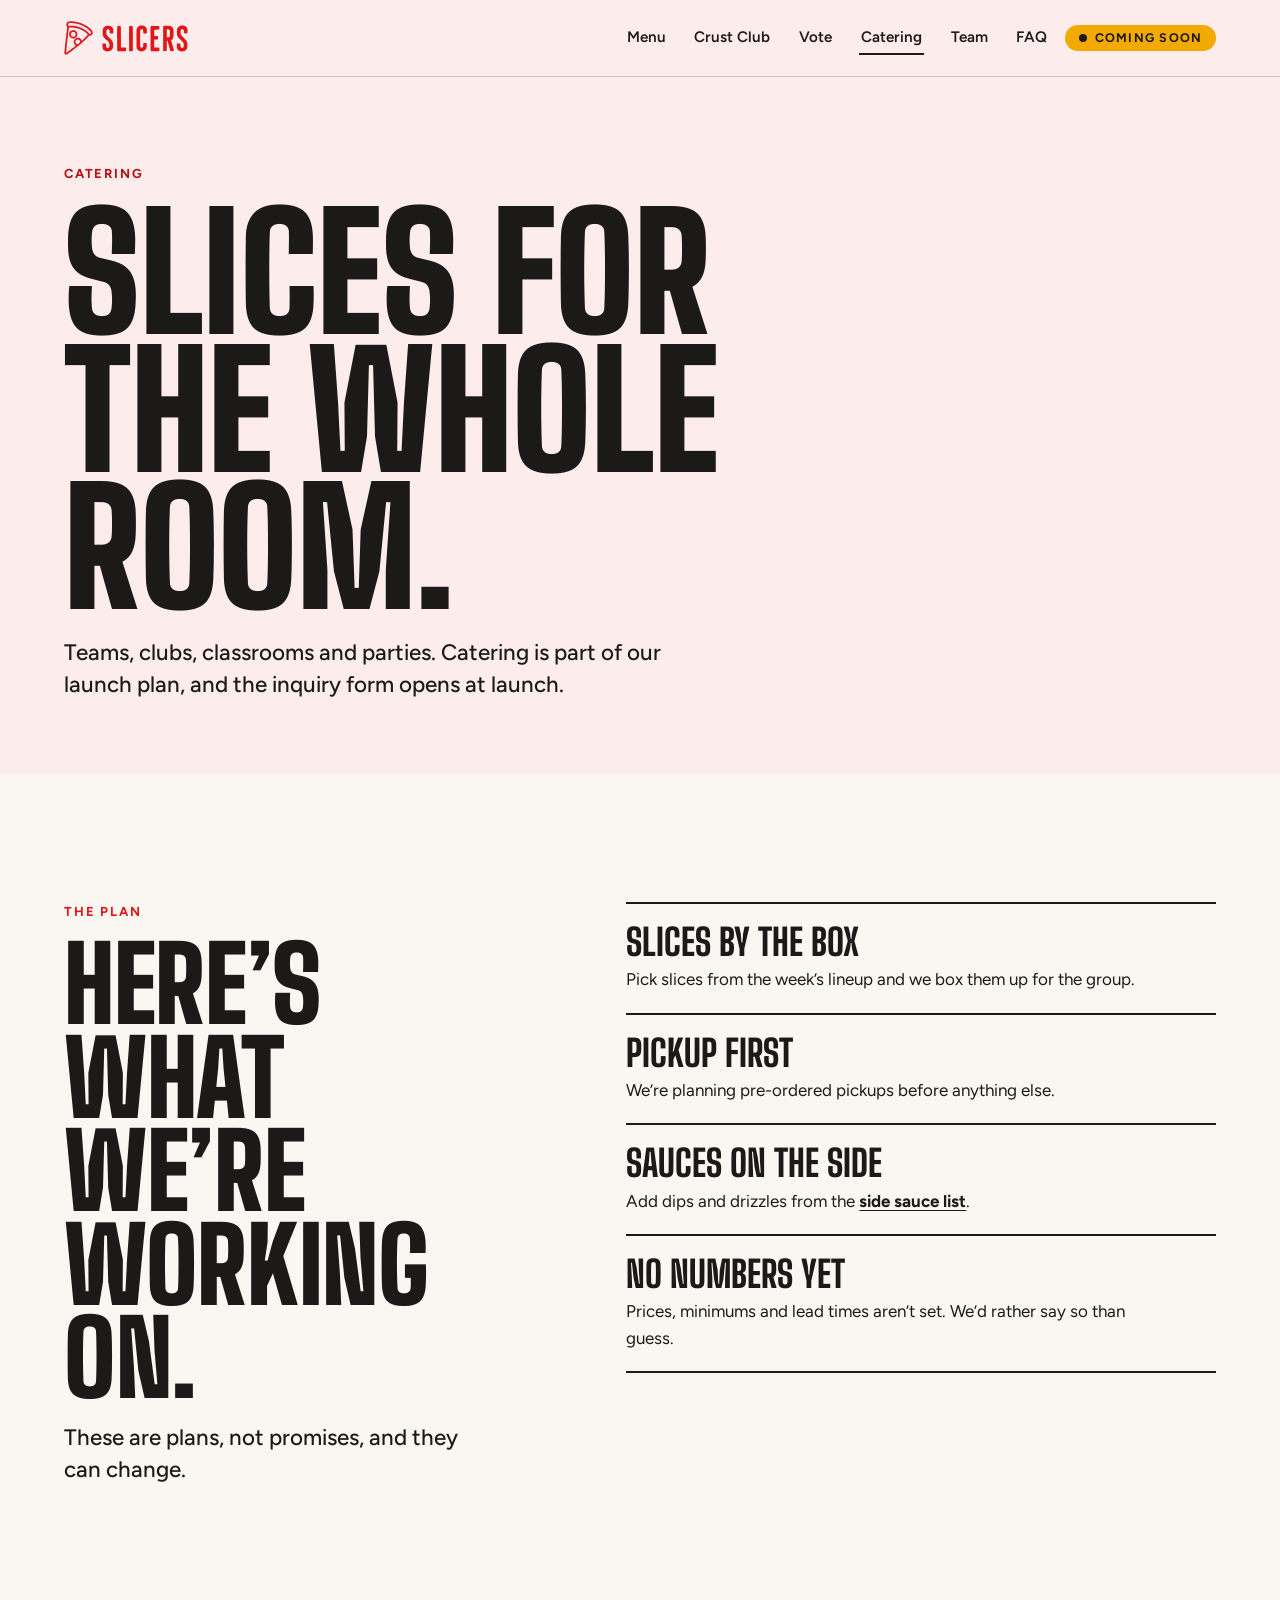
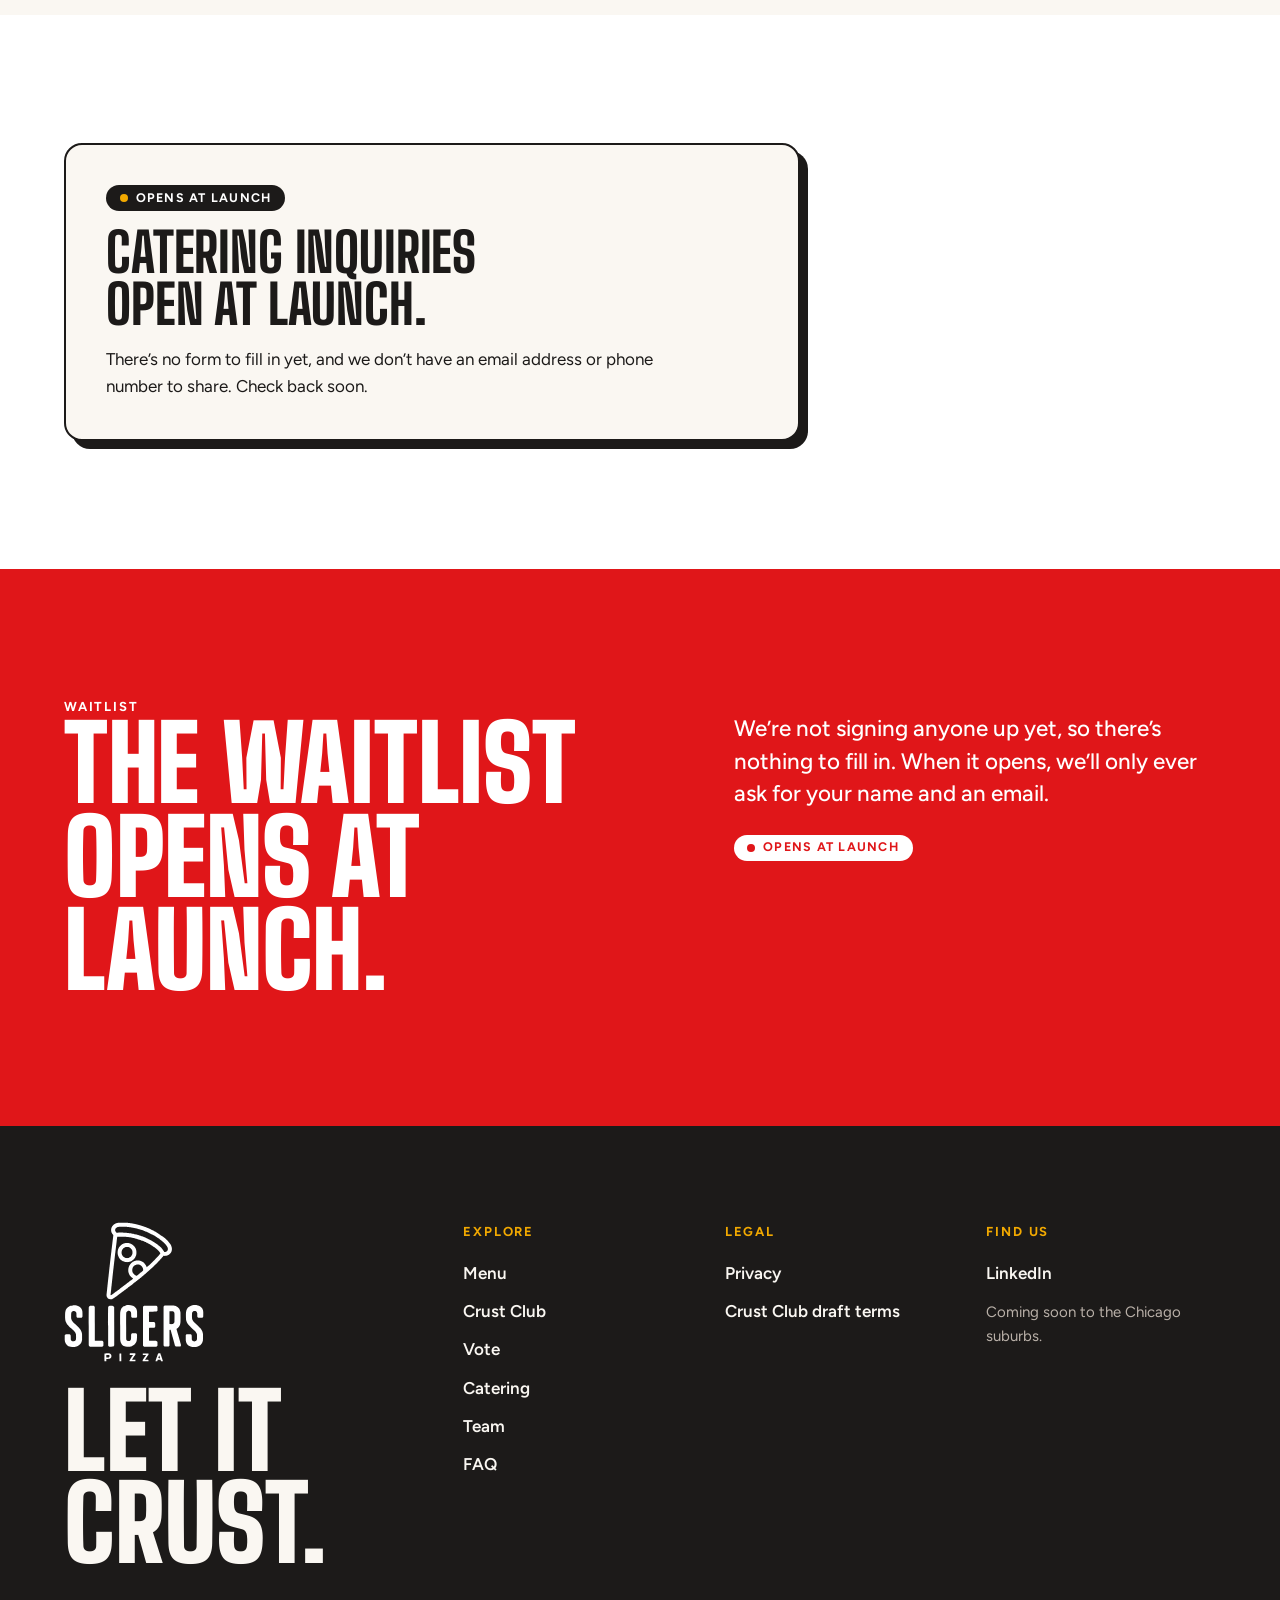
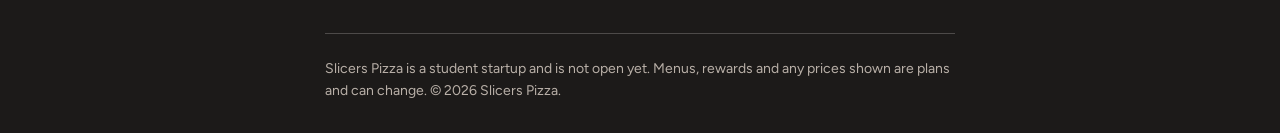
==== catering/index.html @ 48d0ffda "Publish the Slicers Pizza website (coming soon, noindex) Built static site only: home, menu, rewards" ====
<!doctype html>
<html lang="en" class="no-js">
<head>
<meta charset="utf-8">

<meta name="viewport" content="width=device-width, initial-scale=1, viewport-fit=cover">
<title>Catering | Slicers Pizza</title>
<meta name="description" content="Giant slices for teams, clubs and parties. Catering is part of our launch plan.">
<meta name="robots" content="noindex">
<meta name="theme-color" content="#FAF7F2">
<link rel="canonical" href="https://loganholby-web.github.io/slicers-site/catering/">
<link rel="icon" href="../favicon.svg" type="image/svg+xml">
<link rel="icon" href="../favicon-32.png" sizes="32x32" type="image/png">
<link rel="apple-touch-icon" href="../apple-touch-icon.png">
<meta property="og:type" content="website">
<meta property="og:site_name" content="Slicers Pizza">
<meta property="og:title" content="Catering | Slicers Pizza">
<meta property="og:description" content="Giant slices for teams, clubs and parties. Catering is part of our launch plan.">
<meta property="og:url" content="https://loganholby-web.github.io/slicers-site/catering/">
<meta property="og:image" content="https://loganholby-web.github.io/slicers-site/og.png">
<meta property="og:image:width" content="1200">
<meta property="og:image:height" content="630">
<meta property="og:image:alt" content="Slicers Pizza logo and the line Let It Crust, next to a pepperoni pizza.">
<meta name="twitter:card" content="summary_large_image">

<script>(function(){var d=document.documentElement;d.classList.remove('no-js');d.classList.add('js');try{if(matchMedia('(prefers-reduced-motion: reduce)').matches)d.classList.add('reduced-motion');}catch(e){}})();</script>
  <script type="module" crossorigin src="../assets/main-Ccn2jmfo.js"></script>
  <link rel="stylesheet" crossorigin href="../assets/style-B_lL9VVs.css">
  <link rel="preload" as="font" type="font/woff2" href="../assets/big-shoulders-display-latin-wght-normal-Bn_gnr7w.woff2" crossorigin="">
  <link rel="preload" as="font" type="font/woff2" href="../assets/figtree-latin-wght-normal-D_ZTVpCC.woff2" crossorigin="">
</head>
<body class="page-catering">
<!-- lineup: week 41 -->
<a class="skip-link" href="#main">Skip to content</a>
<header class="site-header" data-tone="light" data-header>
<div class="site-header__bar">
<a class="brand" href="../" aria-label="Slicers Pizza, home">
<span class="brand__icon" aria-hidden="true"></span><span class="brand__word" aria-hidden="true"></span>
</a>
<nav class="primary-nav" aria-label="Primary"><ul><li><a href="../menu/">Menu</a></li><li><a href="../rewards/">Crust Club</a></li><li><a href="../vote/">Vote</a></li><li><a href="../catering/" aria-current="page">Catering</a></li><li><a href="../team/">Team</a></li><li><a href="../faq/">FAQ</a></li></ul></nav>
<span class="status-pill site-header__cta">Coming soon</span>
<button class="menu-toggle" type="button" aria-expanded="false" aria-controls="mobile-menu" data-menu-toggle>
<span class="sr-only">Menu</span><span class="menu-toggle__bars" aria-hidden="true"></span>
</button>
</div>
<div class="mobile-menu" id="mobile-menu" data-mobile-menu data-tone="red" hidden>
<nav aria-label="Mobile"><ul><li style="--i:0"><a href="../menu/">Menu</a></li><li style="--i:1"><a href="../rewards/">Crust Club</a></li><li style="--i:2"><a href="../vote/">Vote</a></li><li style="--i:3"><a href="../catering/" aria-current="page">Catering</a></li><li style="--i:4"><a href="../team/">Team</a></li><li style="--i:5"><a href="../faq/">FAQ</a></li></ul></nav>
<p class="mobile-menu__note">Coming soon to the Chicago suburbs.<br>Let It Crust.</p>
</div>
</header>
<main id="main" tabindex="-1">
<section class="page-head page-head--tint" data-tone="tint" aria-labelledby="page-title">
<div class="wrap">
<p class="eyebrow">Catering</p>
<h1 class="display-xl page-title" id="page-title">Slices for the whole room.</h1>
<p class="lead">Teams, clubs, classrooms and parties. Catering is part of our launch plan, and the inquiry form opens at launch.</p>
</div>
</section>
<section class="section plan" data-tone="light" aria-labelledby="plan-title">
<div class="wrap plan__grid">
<header class="section-head">
<p class="eyebrow">The plan</p>
<h2 class="display-l" id="plan-title">Here’s what we’re working on.</h2>
<p class="lead">These are plans, not promises, and they can change.</p>
</header>
<ul class="plan__list">
<li data-reveal style="--i:0"><h3>Slices by the box</h3><p>Pick slices from the week’s lineup and we box them up for the group.</p></li>
<li data-reveal style="--i:1"><h3>Pickup first</h3><p>We’re planning pre-ordered pickups before anything else.</p></li>
<li data-reveal style="--i:2"><h3>Sauces on the side</h3><p>Add dips and drizzles from the <a href="../menu/">side sauce list</a>.</p></li>
<li data-reveal style="--i:3"><h3>No numbers yet</h3><p>Prices, minimums and lead times aren’t set. We’d rather say so than guess.</p></li>
</ul>
</div>
</section>
<section class="section catering-form" data-tone="white" aria-label="Catering inquiry">
<div class="wrap"><div class="panel panel--closed" id="catering-form">
<p class="status-pill status-pill--solid">Opens at launch</p>
<h2 class="display-m">Catering inquiries open at launch.</h2>
<p>There’s no form to fill in yet, and we don’t have an email address or phone number to share. Check back soon.</p>
</div></div>
</section>
<section class="section waitlist" id="waitlist" data-tone="red" aria-labelledby="waitlist-title">
<div class="wrap waitlist__grid">
<div>
<p class="eyebrow">Waitlist</p>
<h2 class="display-l" id="waitlist-title">The waitlist opens at launch.</h2>
</div>
<div class="waitlist__side">
<p class="lead">We’re not signing anyone up yet, so there’s nothing to fill in. When it opens, we’ll only ever ask for your name and an email.</p>
<p class="status-pill status-pill--solid">Opens at launch</p>
</div>
</div>
</section>
</main>
<footer class="site-footer" data-tone="dark">
<div class="site-footer__inner">
<div class="site-footer__brand">
<a href="../" aria-label="Slicers Pizza, home"><img class="site-footer__logo" src="../brand/slicers-logo-stacked-white.svg" alt="Slicers Pizza" width="150" height="150" loading="lazy" decoding="async"></a>
<p class="site-footer__slogan">Let it crust.</p>
</div>
<nav class="site-footer__nav" aria-label="Footer">
<h2 class="site-footer__h">Explore</h2>
<ul><li><a href="../menu/">Menu</a></li><li><a href="../rewards/">Crust Club</a></li><li><a href="../vote/">Vote</a></li><li><a href="../catering/">Catering</a></li><li><a href="../team/">Team</a></li><li><a href="../faq/">FAQ</a></li></ul>
</nav>
<nav class="site-footer__nav" aria-label="Legal">
<h2 class="site-footer__h">Legal</h2>
<ul>
<li><a href="../privacy/">Privacy</a></li>
<li><a href="../rewards-terms/">Crust Club draft terms</a></li>
</ul>
</nav>
<div class="site-footer__nav">
<h2 class="site-footer__h">Find us</h2>
<ul>
<li><a href="https://www.linkedin.com/company/slicers/" target="_blank" rel="noopener noreferrer">LinkedIn<span class="sr-only"> (opens in a new tab)</span></a></li>
</ul>
<p class="site-footer__small">Coming soon to the Chicago suburbs.</p>
</div>
</div>
<p class="site-footer__fine">Slicers Pizza is a student startup and is not open yet. Menus, rewards and any prices shown are plans and can change. &copy; 2026 Slicers Pizza.</p>
</footer>
</body>
</html>
---- assets/style-B_lL9VVs.css ----
@font-face{font-family:Big Shoulders Display;font-style:normal;font-display:swap;font-weight:100 900;src:url(./big-shoulders-display-latin-wght-normal-Bn_gnr7w.woff2)format("woff2");unicode-range:U+??,U+131,U+152-153,U+2BB-2BC,U+2C6,U+2DA,U+2DC,U+304,U+308,U+329,U+2000-206F,U+20AC,U+2122,U+2191,U+2193,U+2212,U+2215,U+FEFF,U+FFFD}@font-face{font-family:Figtree;font-style:normal;font-display:swap;font-weight:300 900;src:url(./figtree-latin-wght-normal-D_ZTVpCC.woff2)format("woff2");unicode-range:U+??,U+131,U+152-153,U+2BB-2BC,U+2C6,U+2DA,U+2DC,U+304,U+308,U+329,U+2000-206F,U+20AC,U+2122,U+2191,U+2193,U+2212,U+2215,U+FEFF,U+FFFD}:root{--red:#e01619;--red-press:#b80f12;--red-tint:#fdecec;--white:#fff;--flour:#faf7f2;--charcoal:#1c1a19;--charcoal-2:#3a3634;--muted:#6b6460;--honey:#f2a900;--basil:#2f7d32;--font-display:"Big Shoulders Display", "Arial Narrow", Impact, sans-serif;--font-body:"Figtree", ui-sans-serif, system-ui, -apple-system, "Segoe UI", Roboto, sans-serif;--gutter:clamp(1.25rem, 5vw, 4.5rem);--maxw:1360px;--header-h:64px;--section-y:clamp(4.5rem, 10vw, 9rem);--ease-out:cubic-bezier(.23, 1, .32, 1);--ease-out-quart:cubic-bezier(.25, 1, .5, 1);--ease-in-out:cubic-bezier(.77, 0, .175, 1);--lightningcss-light:initial;--lightningcss-dark: ;color-scheme:light}@media (min-width:900px){:root{--header-h:76px}}*,:before,:after{box-sizing:border-box}html{-webkit-text-size-adjust:100%;-moz-text-size-adjust:100%;text-size-adjust:100%;scroll-behavior:smooth;scroll-padding-top:calc(var(--header-h) + 1rem)}body{font-family:var(--font-body);color:var(--charcoal);background:var(--flour);-webkit-font-smoothing:antialiased;-moz-osx-font-smoothing:grayscale;text-rendering:optimizelegibility;margin:0;font-size:1.0625rem;line-height:1.55;overflow-x:clip}img,svg,canvas{max-width:100%;display:block}h1,h2,h3,h4,p,ul,ol,figure,dl,dd{margin:0;padding:0}ul,ol{list-style:none}a{color:inherit;text-underline-offset:.2em;text-decoration-thickness:.08em}button,input,textarea{font:inherit;color:inherit}[hidden]{display:none!important}main:focus{outline:none}:focus-visible{outline:3px solid var(--focus,var(--charcoal));outline-offset:3px;border-radius:3px}.sr-only{clip:rect(0 0 0 0);white-space:nowrap;border:0;width:1px;height:1px;margin:-1px;padding:0;position:absolute;overflow:hidden}.skip-link{z-index:100;background:var(--charcoal);color:var(--flour);transition:transform .2s var(--ease-out);border-radius:10px;padding:.7rem 1rem;font-weight:700;position:fixed;top:.75rem;left:1rem;transform:translateY(-200%)}.skip-link:focus{outline:3px solid var(--honey);transform:none}[data-tone]{background:var(--bg);color:var(--fg)}[data-tone=light]{--bg:var(--flour);--fg:var(--charcoal);--fg-2:var(--muted);--rule:#1c1a1933;--accent:var(--red);--logo:var(--red);--focus:var(--charcoal)}[data-tone=white]{--bg:var(--white);--fg:var(--charcoal);--fg-2:var(--muted);--rule:#1c1a1933;--accent:var(--red);--logo:var(--red);--focus:var(--charcoal)}[data-tone=tint]{--bg:var(--red-tint);--fg:var(--charcoal);--fg-2:#5f5652;--rule:#1c1a1933;--accent:var(--red-press);--logo:var(--red);--focus:var(--charcoal)}[data-tone=dark]{--bg:var(--charcoal);--fg:var(--flour);--fg-2:#b9b0a8;--rule:#faf7f238;--accent:var(--honey);--logo:#fff;--focus:#fff}[data-tone=red]{--bg:var(--red);--fg:#fff;--fg-2:#fff;--rule:#ffffff73;--accent:#fff;--logo:#fff;--focus:#fff}.display-xl,.display-l,.display-m{font-family:var(--font-display);text-transform:uppercase;text-wrap:balance;letter-spacing:-.003em}.display-xl{font-size:clamp(3.6rem,12.5vw,10.5rem);font-weight:900;line-height:.86}.display-l{font-size:clamp(2.9rem,8.2vw,6.5rem);font-weight:900;line-height:.9}.display-m{font-size:clamp(2rem,4.6vw,3.4rem);font-weight:800;line-height:.95}.lead{text-wrap:pretty;max-width:46ch;font-size:clamp(1.125rem,2vw,1.4rem);font-weight:500;line-height:1.45}.eyebrow{letter-spacing:.14em;text-transform:uppercase;font-size:.8125rem;font-weight:700}.text-link{text-underline-offset:.22em;font-weight:700;text-decoration:underline;text-decoration-thickness:.1em}@media (hover:hover) and (pointer:fine){.text-link:hover{text-decoration-thickness:.2em}}.wrap{width:min(100% - 2 * var(--gutter), var(--maxw));margin-inline:auto}.wrap--narrow{width:min(100% - 2 * var(--gutter), 52rem)}.section{padding-block:var(--section-y)}.section-head{gap:1rem;max-width:62rem;margin-bottom:clamp(2rem,5vw,4rem);display:grid}.section-head .eyebrow{color:var(--accent)}[data-tone=dark] .section-head .eyebrow,[data-tone=dark] .eyebrow{color:var(--honey)}.lead{color:var(--fg)}html.reveal-ready:not(.reduced-motion) [data-reveal]{opacity:0;transition:opacity .7s var(--ease-out), transform .7s var(--ease-out);transition-delay:calc(var(--i,0) * 70ms);transform:translateY(22px)}html.reveal-ready:not(.reduced-motion) [data-reveal].is-in{opacity:1;transform:none}@media (prefers-reduced-motion:reduce){html{scroll-behavior:auto}*,:before,:after{scroll-behavior:auto!important;transition-duration:.01ms!important;animation-duration:.01ms!important;animation-iteration-count:1!important}}.site-header{z-index:50;transition:background-color .25s,color .25s;position:fixed;inset:0 0 auto}.site-header[data-tone=light],.site-header[data-tone=white],.site-header[data-tone=tint]{box-shadow:0 1px 0 var(--rule)}.site-header__bar{height:var(--header-h);width:min(100% - 2 * var(--gutter), calc(var(--maxw) + 4rem));align-items:center;gap:1rem;margin-inline:auto;display:flex}.brand{height:100%;color:inherit;flex:none;align-items:center;gap:.55rem;text-decoration:none;display:inline-flex}.brand__icon,.brand__word,.stamp__icon{background:var(--logo,var(--red));display:block;-webkit-mask-position:50%;mask-position:50%;-webkit-mask-size:contain;mask-size:contain;-webkit-mask-repeat:no-repeat;mask-repeat:no-repeat}.brand__icon{width:25px;height:29px;-webkit-mask-image:url(../brand/slicers-icon.svg);mask-image:url(../brand/slicers-icon.svg)}.brand__word{width:72px;height:22px;-webkit-mask-image:url(../brand/slicers-wordmark.svg);mask-image:url(../brand/slicers-wordmark.svg)}@media (min-width:900px){.brand__icon{width:29px;height:34px}.brand__word{width:86px;height:27px}}.primary-nav{margin-left:auto;display:none}.primary-nav ul{gap:clamp(1rem,2vw,2rem);display:flex}.primary-nav a{padding:.5rem .1rem;font-size:.95rem;font-weight:600;text-decoration:none;display:inline-block;position:relative}.primary-nav a:after{content:"";transform-origin:0;height:2px;transition:transform .25s var(--ease-out);background:currentColor;position:absolute;bottom:.2rem;left:0;right:0;transform:scaleX(0)}.primary-nav a[aria-current=page]:after{transform:scaleX(1)}@media (hover:hover) and (pointer:fine){.primary-nav a:hover:after{transform:scaleX(1)}}.site-header__cta{margin-left:auto}@media (min-width:980px){.primary-nav{display:block}.site-header__cta{margin-left:0}.menu-toggle{display:none!important}}.menu-toggle{cursor:pointer;-webkit-tap-highlight-color:transparent;touch-action:manipulation;background:0 0;border:0;flex:none;width:44px;height:44px;margin-right:-10px;padding:0;position:relative}.menu-toggle__bars,.menu-toggle__bars:before{height:3px;transition:transform .28s var(--ease-out), top .28s var(--ease-out);background:currentColor;border-radius:2px;position:absolute;left:11px;right:11px}.menu-toggle__bars{top:25px}.menu-toggle__bars:before{content:"";top:-8px;left:0;right:0}.menu-toggle[aria-expanded=true] .menu-toggle__bars{top:21px;transform:rotate(45deg)}.menu-toggle[aria-expanded=true] .menu-toggle__bars:before{top:0;transform:rotate(-90deg)}.mobile-menu{inset:var(--header-h) 0 0 0;z-index:49;padding:2rem var(--gutter) max(2rem, env(safe-area-inset-bottom));clip-path:inset(0 0 100%);transition:clip-path .38s var(--ease-in-out);flex-direction:column;justify-content:space-between;gap:2rem;display:flex;position:fixed;overflow-y:auto}.mobile-menu.is-open{clip-path:inset(0)}.mobile-menu ul{display:grid}.mobile-menu li{border-top:2px solid #fff6}.mobile-menu li:last-child{border-bottom:2px solid #fff6}.mobile-menu a{font-family:var(--font-display);text-transform:uppercase;justify-content:space-between;align-items:baseline;padding:.55rem 0;font-size:clamp(2.6rem,13vw,4.5rem);font-weight:900;line-height:1;text-decoration:none;display:flex}.mobile-menu a[aria-current=page]{text-decoration:underline;text-decoration-thickness:.07em}.mobile-menu__note{font-size:1rem;font-weight:700;line-height:1.4}html.reveal-ready:not(.reduced-motion) .mobile-menu li{opacity:0;transition:opacity .4s var(--ease-out), transform .4s var(--ease-out);transform:translateY(14px)}html.reveal-ready:not(.reduced-motion) .mobile-menu.is-open li{opacity:1;transition-delay:calc(.12s + var(--i,0) * 45ms);transform:none}body.menu-open{overflow:hidden}.site-footer{padding:clamp(3.5rem, 8vw, 6rem) var(--gutter) 2rem}.site-footer__inner{width:min(100%, var(--maxw));grid-template-columns:1fr 1fr;gap:2.5rem 2rem;margin-inline:auto;display:grid}.site-footer__brand{grid-column:1/-1;align-items:center;gap:1.5rem;display:flex}.site-footer__logo{width:110px;height:110px}.site-footer__slogan{font-family:var(--font-display);text-transform:uppercase;font-size:clamp(2.6rem,9vw,6.5rem);font-weight:900;line-height:.88}.site-footer__h{letter-spacing:.14em;text-transform:uppercase;color:var(--honey);margin-bottom:.9rem;font-size:.8125rem;font-weight:700}.site-footer__nav ul{gap:.35rem;display:grid}.site-footer__nav a{padding:.2rem 0;font-weight:600;text-decoration:none;display:inline-block}.site-footer__nav a:hover,.site-footer__nav a:focus-visible{text-decoration:underline}.site-footer__small{color:var(--fg-2);margin-top:.75rem;font-size:.9375rem}.site-footer__fine{width:min(100%, var(--maxw));border-top:1px solid var(--rule);color:var(--fg-2);margin:clamp(2.5rem,6vw,4rem) auto 0;max-width:70ch;margin-inline:auto;padding-top:1.5rem;font-size:.875rem}@media (min-width:900px){.site-footer__inner{grid-template-columns:1.6fr 1fr 1fr 1fr;align-items:start}.site-footer__brand{flex-direction:column;grid-column:auto;align-items:flex-start}.site-footer__logo{width:140px;height:140px}}.site-header.is-menu-open{--bg:var(--red);--fg:#fff;--logo:#fff;--focus:#fff;background:var(--red);color:#fff;box-shadow:none}.btn{--btn-bg:var(--red);--btn-fg:#fff;--btn-shadow:var(--red-press);background:var(--btn-bg);min-height:48px;color:var(--btn-fg);box-shadow:0 4px 0 var(--btn-shadow);letter-spacing:.01em;text-align:center;cursor:pointer;transition:transform .16s var(--ease-out), box-shadow .16s var(--ease-out);-webkit-tap-highlight-color:transparent;touch-action:manipulation;border:0;border-radius:12px;justify-content:center;align-items:center;gap:.5em;padding:.7rem 1.45rem;font-size:1rem;font-weight:700;line-height:1.2;text-decoration:none;display:inline-flex}.btn:active{box-shadow:0 1px 0 var(--btn-shadow);transform:translateY(3px)scale(.985)}@media (hover:hover) and (pointer:fine){.btn:hover{box-shadow:0 5px 0 var(--btn-shadow);transform:translateY(-1px)}.btn:active{box-shadow:0 1px 0 var(--btn-shadow);transform:translateY(3px)scale(.985)}}.btn--sm{min-height:40px;box-shadow:0 3px 0 var(--btn-shadow);padding:.45rem 1rem;font-size:.9rem}.btn--light{--btn-bg:#fff;--btn-fg:var(--red);--btn-shadow:#1c1a1959}.btn--ghost{--btn-bg:transparent;--btn-fg:var(--fg);--btn-shadow:transparent;box-shadow:inset 0 0 0 2px}.btn--ghost:hover{box-shadow:inset 0 0 0 2px}.btn--ghost-light{--btn-bg:transparent;--btn-fg:#fff;--btn-shadow:transparent;box-shadow:inset 0 0 0 2px #fff}.btn--ghost-light:hover{box-shadow:inset 0 0 0 2px #fff}.status-pill{background:var(--honey);color:var(--charcoal);letter-spacing:.1em;text-transform:uppercase;white-space:nowrap;border-radius:999px;align-items:center;gap:.5rem;padding:.35rem .85rem;font-size:.78rem;font-weight:700;line-height:1.2;display:inline-flex}.status-pill:before{content:"";background:var(--charcoal);border-radius:50%;width:.5rem;height:.5rem}.status-pill--outline{color:inherit;background:0 0;box-shadow:inset 0 0 0 2px}.status-pill--outline:before{background:currentColor}.status-pill--solid{color:var(--red);background:#fff}.status-pill--solid:before{background:var(--red)}[data-tone=white] .status-pill--solid,[data-tone=light] .status-pill--solid,[data-tone=tint] .status-pill--solid{background:var(--charcoal);color:#fff}[data-tone=white] .status-pill--solid:before,[data-tone=light] .status-pill--solid:before,[data-tone=tint] .status-pill--solid:before{background:var(--honey)}.tag{background:var(--charcoal);color:var(--flour);letter-spacing:.1em;text-transform:uppercase;vertical-align:middle;border-radius:6px;padding:.12rem .5rem;font-size:.7rem;font-weight:700;display:inline-block}[data-tone=dark] .tag{background:var(--flour);color:var(--charcoal)}.tag--veg,[data-tone=dark] .tag--veg{background:var(--basil);color:#fff}.meta{flex-wrap:wrap;align-items:center;gap:.35rem .5rem;margin-top:.75rem;display:flex}.allergens{flex-wrap:wrap;align-items:center;gap:.3rem;font-size:.8125rem;display:flex}.allergens__label{color:var(--fg-2);margin-right:.15rem;font-weight:700}.chip{border:1.5px solid;border-radius:999px;padding:.08rem .55rem;font-size:.78rem;font-weight:600;line-height:1.5;display:inline-block}.sample-flag{border:2px dashed;border-radius:8px;margin-top:1rem;padding:.4rem .8rem;font-size:.875rem;font-weight:700;display:inline-block}.form{align-content:start;gap:1.1rem;display:grid}.field{gap:.4rem;display:grid}.field label{font-size:.95rem;font-weight:700}.field__opt{opacity:.8;font-weight:500}.field input[type=text],.field input[type=email],.field textarea{border:2px solid var(--charcoal);width:100%;min-height:50px;color:var(--charcoal);background:#fff;border-radius:10px;padding:.75rem 1rem;font-size:1rem}.field textarea{resize:vertical;min-height:7.5rem}.field input::placeholder,.field textarea::placeholder{color:#7a716c;opacity:1}.field input:focus-visible,.field textarea:focus-visible{outline:3px solid var(--focus,var(--charcoal));outline-offset:2px}.field input[aria-invalid=true],.field textarea[aria-invalid=true]{border-color:var(--red);box-shadow:0 0 0 3px #e0161933}.field__hint,.form__fine{color:var(--fg-2);font-size:.875rem}.field__error{background:var(--red);color:#fff;border-radius:6px;justify-self:start;padding:.2rem .55rem;font-size:.875rem;font-weight:700;display:inline-block}.field--check{flex-wrap:wrap;align-items:center;gap:.2rem .65rem;display:flex}.field--check input{width:1.4rem;height:1.4rem;accent-color:var(--charcoal);flex:none}.field--check label{font-weight:600}.field--check .field__error{flex-basis:100%}.form__status{min-height:1.5em;font-weight:700}.form__status[data-state=ok]{background:var(--charcoal);color:#fff;border-radius:10px;padding:.7rem 1rem}.form__status[data-state=error]{background:var(--red);color:#fff;border-radius:10px;padding:.7rem 1rem}.form--on-red .field__error,.form--on-red .form__status[data-state=error]{background:var(--charcoal)}.form--on-red .field input[aria-invalid=true],.form--on-red .field textarea[aria-invalid=true]{border-color:var(--charcoal);box-shadow:0 0 0 3px #1c1a1959}.form--on-red .field--check input{accent-color:var(--charcoal)}.form--on-red a{font-weight:700}.hp{width:1px;height:1px;position:absolute;left:-9999px;overflow:hidden}.faq{border-bottom:2px solid var(--fg)}.faq__item{border-top:2px solid var(--fg)}.faq__item summary{cursor:pointer;-webkit-tap-highlight-color:transparent;justify-content:space-between;align-items:center;gap:1.25rem;padding:1.15rem 0;list-style:none;display:flex}.faq__item summary::-webkit-details-marker{display:none}.faq__q{text-wrap:balance;font-size:clamp(1.05rem,1.8vw,1.25rem);font-weight:700;line-height:1.3}.faq__icon{flex:none;width:1.5rem;height:1.5rem;position:relative}.faq__icon:before,.faq__icon:after{content:"";height:3px;transition:transform .28s var(--ease-out);background:currentColor;border-radius:2px;position:absolute;top:calc(50% - 1.5px);left:0;right:0}.faq__icon:after{transform:rotate(90deg)}.faq__item[open] .faq__icon:after{transform:rotate(0)}.faq__a{max-width:62ch;padding:0 2.5rem 1.4rem 0}.faq__a a{font-weight:700}.faq__item[open] .faq__a{animation:faq-in .32s var(--ease-out)}@keyframes faq-in{0%{opacity:0;transform:translateY(-6px)}to{opacity:1;transform:none}}.panel{border:2px solid var(--charcoal);max-width:46rem;box-shadow:8px 8px 0 var(--charcoal);background:#fff;border-radius:18px;justify-items:start;gap:1rem;padding:clamp(1.5rem,4vw,2.5rem);display:grid}.panel--closed{background:var(--flour)}.panel p{max-width:52ch}.hero{--hero-cx:.5;--hero-cy:.7;--hero-dw:.94;--hero-dh:.46;--hero-run:300svh;background:var(--charcoal);color:var(--flour);position:relative}@media (min-width:900px){.hero{--hero-cx:.685;--hero-cy:.55;--hero-dw:.54;--hero-dh:.84;--hero-run:340svh}}html.js:not(.reduced-motion):not(.hero-static) .hero{height:calc(100svh + var(--hero-run))}.hero__pin{min-height:100svh;position:relative}html.js:not(.reduced-motion):not(.hero-static) .hero__pin{height:100svh;min-height:0;position:sticky;top:0}.hero__stage{isolation:isolate;height:100%;min-height:100svh;position:relative;overflow:hidden}html.js:not(.reduced-motion):not(.hero-static) .hero__stage{min-height:0}.hero__light{z-index:0;background:radial-gradient(ellipse 52% 46% at calc(var(--hero-cx) * 100%) calc(var(--hero-cy) * 100%), #ffe2ba29, transparent 72%), radial-gradient(ellipse 85% 70% at calc(var(--hero-cx) * 100%) calc(var(--hero-cy) * 100% + 4%), #35312e 0%, #232020 52%, var(--charcoal) 82%);position:absolute;inset:0}.hero__pizza{z-index:1;left:calc(var(--hero-cx) * 100%);top:calc(var(--hero-cy) * 100%);width:min(calc(var(--hero-dw) * 100vw), calc(var(--hero-dh) * 100svh));aspect-ratio:1;pointer-events:none;position:absolute;transform:translate(-50%,-50%)}.hero__img{object-fit:contain;width:100%;height:100%;transition:opacity .45s;position:absolute;inset:0}.hero__img--bare{display:none}html.js:not(.reduced-motion):not(.hero-static) .hero__img--bare{display:block}html.js:not(.reduced-motion):not(.hero-static) .hero__img--done{display:none}.hero__stage.is-ready .hero__img{opacity:0}.hero__canvas{z-index:2;opacity:0;pointer-events:none;width:100%;height:100%;transition:opacity .45s;position:absolute;inset:0}.hero__stage.is-ready .hero__canvas{opacity:1}.hero__copy{z-index:3;inset:var(--header-h) var(--gutter) 0 var(--gutter);pointer-events:none;transition:opacity .45s var(--ease-out), transform .45s var(--ease-out);flex-direction:column;align-items:flex-start;gap:1rem;padding-top:clamp(1.25rem,4svh,3rem);display:flex;position:absolute}.hero__copy a{pointer-events:auto}@media (min-width:900px){.hero__copy{justify-content:center;width:min(46%,40rem);padding-top:0;padding-bottom:3rem;right:auto}}.hero__copy .eyebrow{color:var(--honey)}.hero__title{font-family:var(--font-display);letter-spacing:-.005em;text-transform:uppercase;font-size:clamp(3.8rem,min(21vw,11svh),13rem);font-weight:900;line-height:.84}.hero__title span{color:var(--red);display:block}@media (min-width:900px){.hero__title{font-size:clamp(5rem,min(15vw,24svh),14rem)}}.hero__sub{text-wrap:balance;max-width:24ch;font-size:clamp(1.1rem,1.9vw,1.45rem);font-weight:500;line-height:1.35}@media (max-height:700px) and (max-width:899px){.hero__sub{display:none}}.hero__actions{flex-wrap:wrap;gap:.75rem;margin-top:.5rem;display:flex}.hero__beat-title{font-family:var(--font-display);text-transform:uppercase;text-wrap:balance;font-size:clamp(3rem,min(15vw,9svh),8rem);font-weight:900;line-height:.88}@media (min-width:900px){.hero__beat-title{font-size:clamp(4rem,min(9vw,17svh),8rem)}}.hero__beat-sub{max-width:26ch;color:var(--fg-2);text-wrap:balance;font-size:clamp(1.05rem,1.7vw,1.3rem);font-weight:500;line-height:1.4}.hero__copy--2,.hero__copy--3{display:none}html.js:not(.reduced-motion):not(.hero-static) .hero__copy--2,html.js:not(.reduced-motion):not(.hero-static) .hero__copy--3{opacity:0;display:flex;transform:translateY(18px)}html.js:not(.reduced-motion):not(.hero-static) .hero__stage[data-beat="2"] .hero__copy--2,html.js:not(.reduced-motion):not(.hero-static) .hero__stage[data-beat="3"] .hero__copy--3{opacity:1;transform:none}html.js:not(.reduced-motion):not(.hero-static) .hero__stage:not([data-beat="1"]) .hero__copy--1{opacity:0;transform:translateY(-18px)}html.js:not(.reduced-motion):not(.hero-static) .hero__stage:not([data-beat="1"]) .hero__copy--1 a{pointer-events:none}html:not(.reduced-motion) .hero__rise{animation:hero-rise .85s var(--ease-out) both;animation-delay:calc(.15s + var(--i,0) * 90ms)}@keyframes hero-rise{0%{opacity:0;transform:translateY(26px)}to{opacity:1;transform:none}}.hero__stamp{z-index:3;width:clamp(86px,8.5vw,132px);right:var(--gutter);color:var(--honey);pointer-events:none;transition:opacity .4s;position:absolute;bottom:1.25rem}@media (min-width:900px){.hero__stamp{bottom:auto;top:calc(var(--header-h) + 1.5rem)}}html.js:not(.reduced-motion):not(.hero-static) .hero__stage:not([data-beat="1"]) .hero__stamp{opacity:0}.hero__cue{z-index:3;left:var(--gutter);letter-spacing:.2em;text-transform:uppercase;color:var(--fg-2);align-items:center;gap:.75rem;font-size:.75rem;font-weight:700;transition:opacity .4s;display:none;position:absolute;bottom:1.5rem}html.js:not(.reduced-motion):not(.hero-static) .hero__cue{display:flex}html.js:not(.reduced-motion):not(.hero-static) .hero__stage:not([data-beat="1"]) .hero__cue{opacity:0}.hero__cue-line{background:#faf7f240;width:2px;height:36px;position:relative;overflow:hidden}.hero__cue-line:after{content:"";background:var(--honey);animation:cue 2s var(--ease-in-out) infinite;position:absolute;inset:0;transform:translateY(-100%)}@keyframes cue{0%{transform:translateY(-100%)}60%,to{transform:translateY(100%)}}.stamp{aspect-ratio:1;width:100%;display:block;position:relative}.stamp__svg{width:100%;height:100%;position:absolute;inset:0}html:not(.reduced-motion) .stamp__svg{animation:32s linear infinite stamp-spin}@keyframes stamp-spin{to{transform:rotate(360deg)}}.stamp__ring{fill:none;stroke:currentColor;stroke-width:2px}.stamp__text{font-family:var(--font-display);letter-spacing:.04em;text-transform:uppercase;fill:currentColor;font-size:22px;font-weight:800}.stamp__icon{--logo:currentColor;position:absolute;inset:26% 29%;-webkit-mask-image:url(../brand/slicers-icon.svg);mask-image:url(../brand/slicers-icon.svg)}.lineup__head{gap:1rem;max-width:64rem;display:grid}.lineup__head .eyebrow,.display-xl__num{color:var(--red)}.lineup__theme{font-weight:700}.lineup__list{gap:clamp(2.25rem,5vw,3.25rem);margin-top:clamp(2.5rem,6vw,5rem);display:grid}.slot{grid-template-columns:minmax(104px,36%) 1fr;grid-template-areas:"art name""art tag""art meta";align-content:start;column-gap:1.25rem;display:grid;position:relative}.slot>.slot__art{grid-area:art}.slot>.slot__name{grid-area:name}.slot>.slot__tag{grid-area:tag}.slot>.meta{grid-area:meta;align-self:start}.slot:first-child{--r:-5deg}.slot:nth-child(2){--r:3deg}.slot:nth-child(3){--r:-2deg}.slot:nth-child(4){--r:5deg}.slot__num{z-index:2;font-family:var(--font-display);color:#0000;-webkit-text-stroke:2px var(--red);pointer-events:none;font-size:clamp(3.6rem,9vw,5.6rem);font-weight:900;line-height:1;position:absolute;top:-.32em;left:-.05em}.slot__art{transform:rotate(var(--r,-4deg));transform-origin:50% 88%;transition:transform .4s var(--ease-out);position:relative}.slice-art{filter:drop-shadow(5px 7px #1c1a1924);width:100%;height:auto;overflow:visible}.slot__name{font-family:var(--font-display);text-transform:uppercase;text-wrap:balance;font-size:clamp(1.9rem,3.4vw,2.6rem);font-weight:800;line-height:.95}.slot__tag{color:var(--fg-2);text-wrap:pretty;margin-top:.4rem;font-size:.975rem}.slot .allergens__label,.slot .allergens{color:var(--fg)}@media (min-width:900px){.lineup__list{grid-template-columns:repeat(4,1fr);align-items:start;gap:2rem}.slot{display:block}.slot:nth-child(2){margin-top:3.5rem}.slot:nth-child(3){margin-top:1.25rem}.slot:nth-child(4){margin-top:4.5rem}.slot__art{width:min(100%,230px);margin-bottom:1.25rem}}@media (hover:hover) and (pointer:fine){.slot:hover .slot__art{transform:rotate(var(--r)) translateY(-8px) scale(1.025)}}.lineup__more{margin-top:clamp(2.5rem,6vw,4.5rem)}.anchor__grid{align-items:center;gap:2rem;display:grid}.anchor__art{width:min(62%,260px);transform:rotate(-6deg)}.anchor__art .slice-art{filter:drop-shadow(6px 8px #00000059)}.anchor__copy{justify-items:start;gap:1rem;display:grid}.anchor__story{max-width:52ch;color:var(--fg-2)}.anchor__note{color:var(--honey);margin-top:.5rem;font-weight:700}@media (min-width:800px){.anchor__grid{grid-template-columns:minmax(220px,.8fr) 1.2fr;gap:clamp(2rem,6vw,6rem)}.anchor__art{justify-self:center;width:min(100%,320px)}}.crust__grid{align-items:center;gap:clamp(2.5rem,6vw,4rem);display:grid}.crust__copy{justify-items:start;gap:1.1rem;display:grid}.steps{width:100%;max-width:34rem;margin-block:.75rem;display:grid}.steps li{border-top:2px solid var(--rule);grid-template-columns:3.2rem 1fr;align-items:center;gap:.75rem;padding-block:.85rem;display:grid}.steps li:last-child{border-bottom:2px solid var(--rule)}.steps__n{font-family:var(--font-display);font-size:3.2rem;font-weight:900;line-height:.85}.steps p{font-size:1.1rem;line-height:1.35}.crust__ranks{max-width:34rem;font-size:1.05rem;font-weight:600;line-height:1.4}.crust__ranks a{text-underline-offset:.22em;font-weight:800;text-decoration:underline}.crust__fine{font-size:.9rem;font-weight:600}.crust__fine a{font-weight:700}@media (min-width:900px){.crust__grid{grid-template-columns:1.15fr .85fr}}.crust-demo{justify-items:center;gap:1.5rem;display:grid}.crust-slice{width:min(74vw,330px);height:auto;overflow:visible}.crust-slice__outline,.crust-slice__edge{fill:none;stroke:#fff;stroke-width:7px;stroke-linejoin:round;stroke-linecap:round}.spot__ring{fill:none;stroke:#fff;stroke-width:5px;stroke-dasharray:2 0;transition:opacity .3s}.spot__drop{opacity:0;transform-box:fill-box;transform-origin:50%}.spot__pep{fill:#fff}.spot__shine{fill:var(--red);opacity:.2}.spot__fleck{fill:var(--red);opacity:.55}.spot.is-filled .spot__drop{opacity:1}.spot.is-filled .spot__ring{opacity:.4}html:not(.reduced-motion) .spot.is-dropping .spot__drop{animation:.72s cubic-bezier(.5,0,.75,.4) both pep-drop}@keyframes pep-drop{0%{opacity:0;transform:translateY(-190px)rotate(-40deg)scale(.9)}12%{opacity:1}58%{opacity:1;animation-timing-function:var(--ease-out);transform:translateY(0)rotate(0)scaleY(.9)}72%{animation-timing-function:cubic-bezier(.5,0,.75,.4);transform:translateY(-9px)rotate(2deg)scale(1)}86%{transform:translateY(0)scaleY(.96)}to{opacity:1;transform:none}}.crust-demo__panel{text-align:center;justify-items:center;gap:.6rem;display:grid}.crust-demo__count{font-family:var(--font-display);text-transform:uppercase;font-size:clamp(2.2rem,5vw,3.2rem);font-weight:900;line-height:1}.crust-demo__msg{min-height:1.5em;font-weight:600}.crust-demo__actions{flex-wrap:wrap;justify-content:center;gap:.75rem;margin-top:.4rem;display:flex}.crust-demo__fine{font-size:.85rem;font-weight:600}html:not(.reduced-motion) .crust-demo.is-complete .crust-slice{animation:crust-pop .6s var(--ease-out)}@keyframes crust-pop{40%{transform:scale(1.04)rotate(-1.5deg)}}.reveal .display-xl{max-width:14ch}.reveal .lead{color:var(--fg);margin-top:1.5rem}.reveal__em{color:var(--honey)}.week{border-top:1px solid var(--rule);margin-top:clamp(2.5rem,6vw,4.5rem);display:grid}.week__day{border-bottom:1px solid var(--rule);justify-content:space-between;align-items:baseline;gap:1rem;padding:.95rem 0;display:flex}.week__d{font-family:var(--font-display);text-transform:uppercase;font-size:2rem;font-weight:800;line-height:1}.week__t{color:var(--fg-2);font-weight:600}.week__day--reveal{background:var(--honey);color:var(--charcoal);border-bottom-color:#0000;border-radius:12px;margin-inline:-1rem;padding-inline:1rem}.week__day--reveal .week__t{color:var(--charcoal);font-weight:800}.reveal__fine{color:var(--fg-2);margin-top:1.5rem;font-size:.95rem}@media (min-width:900px){.week{border-top:0;grid-template-columns:1.5fr repeat(6,1fr);gap:.6rem}.week__day{border:2px solid var(--rule);border-radius:14px;flex-direction:column;justify-content:space-between;min-height:150px;padding:1.1rem 1rem}.week__day--reveal{border-color:var(--honey);margin-inline:0}.week__d{font-size:clamp(1.9rem,3vw,2.6rem)}}.sotm__grid{align-items:center;gap:clamp(2.5rem,6vw,4rem);display:grid}.sotm__copy{justify-items:start;gap:1.25rem;display:grid}.sotm__list{grid-template-columns:repeat(2,1fr);gap:1.5rem 1rem;display:grid}.sotm__list li{text-align:center;justify-items:center;gap:.5rem;display:grid}.sotm__art{width:min(100%,130px);display:block}.sotm__list li:nth-child(odd) .sotm__art{transform:rotate(-4deg)}.sotm__list li:nth-child(2n) .sotm__art{transform:rotate(4deg)}.sotm__name{font-family:var(--font-display);text-transform:uppercase;font-size:1.35rem;font-weight:800;line-height:1}.sotm__fine{color:var(--fg-2);text-align:center;margin-top:1.25rem;font-weight:600}@media (min-width:900px){.sotm__grid{grid-template-columns:1fr 1fr}.sotm__list{grid-template-columns:repeat(4,1fr);gap:1rem}.sotm__list li:nth-child(2){margin-top:1.5rem}.sotm__list li:nth-child(4){margin-top:2.25rem}}.catering-teaser__grid{align-items:center;gap:1.75rem;display:grid}.catering-teaser__grid p{margin-top:1.1rem}@media (min-width:900px){.catering-teaser__grid{grid-template-columns:1.3fr 1fr;gap:4rem}}.split{padding:0;display:grid}.split__half{padding:clamp(3.5rem, 8vw, 6.5rem) var(--gutter);align-content:center;justify-items:start;gap:1rem;display:grid;position:relative}.split__half p:not(.eyebrow):not(.status-pill){max-width:40ch}.split__half .eyebrow{color:var(--accent)}.split__half--light .eyebrow{color:var(--red)}.split__stamp{right:var(--gutter);width:clamp(88px,11vw,124px);color:var(--honey);position:absolute;top:clamp(1.5rem,4vw,2.5rem)}@media (min-width:900px){.split{grid-template-columns:1fr 1fr}}.team__grid{gap:2.25rem 1.5rem;display:grid}.member{grid-template-columns:112px 1fr;align-items:start;gap:.5rem 1.1rem;display:grid}.member__photo{isolation:isolate;grid-row:1/span 2;position:relative}.member__photo:before{content:"";z-index:-1;background:var(--red);position:absolute;inset:0;transform:translate(7px,7px)}.member__photo img{aspect-ratio:4/5;object-fit:cover;background:var(--charcoal-2);width:100%;height:auto}.member__text{display:contents}.member__name{font-family:var(--font-display);text-transform:uppercase;align-self:end;font-size:clamp(1.6rem,3.4vw,2rem);font-weight:800;line-height:.95}.member__role{letter-spacing:.12em;text-transform:uppercase;color:var(--red);align-self:start;font-size:.8125rem;font-weight:700}.member__bio,.member__link{grid-column:1/-1}.member__bio{max-width:44ch;margin-top:.5rem;font-size:.975rem;line-height:1.5}.member__link{font-size:.9375rem}.team__links{flex-wrap:wrap;align-items:center;gap:1rem 1.5rem;margin-top:clamp(2.5rem,6vw,4rem);display:flex}@media (min-width:640px){.team__grid{grid-template-columns:repeat(2,1fr)}}@media (min-width:1000px){.team__grid:not(.team__grid--page){grid-template-columns:repeat(4,1fr)}.team__grid:not(.team__grid--page) .member{grid-template-columns:1fr}.team__grid:not(.team__grid--page) .member__photo{grid-row:auto;width:min(100%,250px);margin-bottom:1.1rem}.team__grid:not(.team__grid--page) .member__text{display:block}.team__grid:not(.team__grid--page) .member__name{margin-bottom:.25rem}.team__grid:not(.team__grid--page) .member__bio{margin-top:.85rem}}@media (min-width:700px){.team__grid--page{gap:clamp(3rem,6vw,5rem) clamp(2rem,5vw,4rem)}.team__grid--page .member{grid-template-columns:clamp(170px,22vw,270px) 1fr;align-content:start;gap:.5rem clamp(1.25rem,3vw,2.25rem)}.team__grid--page .member__photo{grid-row:1/span 4}.team__grid--page .member__photo:before{transform:translate(10px,10px)}.team__grid--page .member__name{text-wrap:balance;align-self:end;font-size:clamp(2.1rem,3.8vw,3.1rem)}.team__grid--page .member__role{font-size:.875rem}.team__grid--page .member__bio,.team__grid--page .member__link{grid-column:2}.team__grid--page .member__bio{max-width:42ch;margin-top:.75rem;font-size:1.0625rem}.team__grid--page .member__link{align-self:start}}.faq-section__grid{align-items:start;gap:2rem;display:grid}@media (min-width:900px){.faq-section__grid{grid-template-columns:.8fr 1.4fr;gap:5rem}.faq-section__grid .section-head{top:calc(var(--header-h) + 2rem);margin-bottom:0;position:sticky}}.waitlist__grid{align-items:start;gap:2rem;display:grid}.waitlist .eyebrow{color:#fff}.waitlist__side{justify-items:start;gap:1.5rem;display:grid}.waitlist .lead{margin-top:1rem}@media (min-width:900px){.waitlist__grid{grid-template-columns:1.1fr .9fr;gap:5rem}}.page-head{padding-top:calc(var(--header-h) + clamp(2.5rem, 7vw, 5.5rem));padding-bottom:clamp(2.5rem,6vw,4.5rem)}.page-head .wrap{justify-items:start;gap:1.25rem;display:grid}.page-head .eyebrow{color:var(--accent)}.page-title{max-width:11ch}.page-head--red .page-title,.page-head--tint .page-title{max-width:10ch}.page-head--red .crust__grid{place-items:center stretch}.page-head--red .crust__copy{justify-items:start}.page-head--red{padding-bottom:clamp(3rem,7vw,6rem)}.board-section__h{margin-bottom:clamp(1.5rem,4vw,2.5rem)}.board{border-bottom:2px solid var(--fg)}.board-row{border-top:2px solid var(--fg);grid-template-columns:minmax(96px,30%) 1fr;gap:.25rem 1.25rem;padding-block:clamp(1.5rem,3vw,2.25rem);display:grid;position:relative}.board-row__num{z-index:2;font-family:var(--font-display);color:#0000;-webkit-text-stroke:2px var(--accent);pointer-events:none;font-size:clamp(2.6rem,6vw,4.2rem);font-weight:900;line-height:1;position:absolute;top:.4rem;left:0}.board-row__art{align-self:start;padding-top:1.1rem;transform:rotate(-3deg)}.board-row:nth-child(2n) .board-row__art{transform:rotate(3deg)}.board-row__body{align-content:start;gap:.4rem;max-width:56ch;display:grid}.board-row__name{font-family:var(--font-display);text-transform:uppercase;text-wrap:balance;font-size:clamp(2.2rem,5.2vw,3.8rem);font-weight:900;line-height:.92}.board-row__tag{font-size:1.05rem;font-weight:700}.board-row__story{color:var(--fg-2);text-wrap:pretty}.board-row__pairs{margin-top:.4rem;font-size:.9375rem}.board-row__price{font-size:.9375rem;font-weight:700}.board--dark{border-bottom-color:var(--rule)}.board--dark .board-row{border-top-color:var(--rule)}.board--dark .slice-art{filter:drop-shadow(6px 8px #00000059)}@media (min-width:800px){.board-row{grid-template-columns:7rem minmax(150px,220px) 1fr;align-items:start;gap:1rem 2rem}.board-row__num{padding-top:.5rem;font-size:clamp(3.4rem,6vw,5rem);position:static}}.sauces{border-top:2px solid var(--fg);display:grid}.sauce{border-bottom:1px solid var(--rule);align-items:flex-start;gap:1rem;padding:1.25rem 0;display:flex}.sauce__dot{border:3px solid var(--charcoal);background:var(--dot,var(--red));border-radius:50%;flex:none;width:46px;height:46px;box-shadow:3px 3px #1c1a1933}.sauce__body{gap:.3rem;display:grid}.sauce__name{font-family:var(--font-display);text-transform:uppercase;font-size:1.7rem;font-weight:800;line-height:1}.sauce__short{color:var(--fg-2)}@media (min-width:760px){.sauces{grid-template-columns:repeat(2,1fr);column-gap:3rem}}@media (min-width:1100px){.sauces{grid-template-columns:repeat(3,1fr)}}.notes__grid,.fine__grid{align-items:start;gap:1.75rem;display:grid}.notes__list{gap:1rem;max-width:62ch;display:grid}.notes__list li{border-top:2px solid var(--fg);padding-top:1rem}.notes__list a{font-weight:700}@media (min-width:900px){.notes__grid,.fine__grid{grid-template-columns:.8fr 1.4fr;gap:5rem}}.rules{border-bottom:2px solid var(--fg);max-width:62rem;display:grid}.rules li{border-top:2px solid var(--fg);grid-template-columns:4rem 1fr;gap:1rem;padding-block:1.4rem;display:grid}.rules__n{font-family:var(--font-display);color:var(--red);font-size:4.2rem;font-weight:900;line-height:.8}.rules h3{font-family:var(--font-display);text-transform:uppercase;font-size:clamp(1.8rem,3.6vw,2.5rem);font-weight:800;line-height:1}.rules p{max-width:52ch;margin-top:.4rem}.rules a{font-weight:700}.ranks .section-head{max-width:52rem}.ladder{margin-top:clamp(.5rem,2vw,1.5rem);display:grid}.rank{border-top:2px solid var(--rule);grid-template-columns:112px minmax(0,1fr);align-items:start;column-gap:clamp(1rem,4vw,1.75rem);padding-block:1.6rem;display:grid}.rank:last-child{border-bottom:2px solid var(--rule)}.rank__badge{width:calc(var(--bwm) * 1px);grid-row:1;justify-self:center;height:auto;margin-top:.1rem}.rank__body{min-width:0}.rank__name{font-family:var(--font-display);text-transform:uppercase;font-size:clamp(2.1rem,3.4vw,3rem);font-weight:900;line-height:.9}.rank__tag{background:var(--honey);color:var(--charcoal);letter-spacing:.1em;text-transform:uppercase;border-radius:999px;margin-top:.5rem;padding:.22rem .65rem;font-size:.75rem;font-weight:800;display:inline-block}.rank__need{letter-spacing:.12em;text-transform:uppercase;color:var(--honey);margin-top:.6rem;font-size:.8125rem;font-weight:800}.rank__note{color:var(--fg-2);margin-top:.2rem;font-size:.95rem}.rank__plus{letter-spacing:.08em;text-transform:uppercase;color:var(--fg-2);margin-top:1rem;font-size:.8125rem;font-weight:700}.rank__perks{gap:.55rem;margin-top:.55rem;display:grid}.rank__perks li{padding-left:1.15rem;line-height:1.4;position:relative}.rank__perks li:before{content:"+";color:var(--honey);font-weight:800;position:absolute;left:0}.ranks__rules{gap:0 clamp(2rem,5vw,4rem);margin-top:clamp(2.5rem,6vw,4.5rem);display:grid}.ranks__rules li{border-top:2px solid var(--rule);max-width:46ch;padding-block:1rem}.ranks__plans{max-width:62ch;color:var(--fg-2);margin-top:2rem;font-size:.95rem}.ranks__plans a{color:var(--fg);text-underline-offset:.2em;font-weight:700;text-decoration:underline}@media (min-width:900px){.ladder{grid-template-columns:repeat(4,minmax(0,1fr));gap:0 clamp(1.25rem,2.6vw,2.75rem)}.rank{border-top:0;grid-template-rows:15rem auto;grid-template-columns:minmax(0,1fr);align-content:start;padding-block:0}.rank:last-child{border-bottom:0}.rank__badge{width:min(100%, calc(var(--bw) * 1px));place-self:end start;margin:0 0 1.25rem}.rank__body{border-top:2px solid var(--rule);padding-top:1.1rem}.ranks__rules{grid-template-columns:repeat(2,minmax(0,1fr))}}.plan__grid{align-items:start;gap:2rem;display:grid}.plan__list{display:grid}.plan__list li{border-top:2px solid var(--fg);padding-block:1.25rem}.plan__list li:last-child{border-bottom:2px solid var(--fg)}.plan__list h3{font-family:var(--font-display);text-transform:uppercase;font-size:clamp(1.7rem,3.4vw,2.3rem);font-weight:800;line-height:1}.plan__list p{max-width:48ch;margin-top:.35rem}.plan__list a{font-weight:700}@media (min-width:900px){.plan__grid{grid-template-columns:.9fr 1.1fr;gap:5rem}.plan__grid .section-head{margin-bottom:0}}.candidates__list{grid-template-columns:repeat(2,1fr);gap:2rem 1rem;margin-top:2rem;display:grid}.candidate-static{align-content:start;gap:.5rem;display:grid;position:relative}.candidate-static__num{z-index:2;font-family:var(--font-display);color:#0000;-webkit-text-stroke:2px var(--red);font-size:3.6rem;font-weight:900;line-height:1;position:absolute;top:-.3em;left:0}.candidate-static__art{width:min(100%,190px);transform:rotate(-3deg)}.candidate-static:nth-child(2n) .candidate-static__art{transform:rotate(3deg)}.candidate-static__name{font-family:var(--font-display);text-transform:uppercase;font-size:1.9rem;font-weight:800;line-height:.95}.candidate-static__tag{color:var(--fg-2)}@media (min-width:900px){.candidates__list{grid-template-columns:repeat(4,1fr);gap:2rem}}.vote-section__grid{align-items:start;gap:2.5rem;display:grid}.vote-rules{gap:1rem;display:grid}.vote-rules ol{display:grid}.vote-rules li{border-top:2px solid var(--fg);padding-block:.9rem}.vote-rules li:last-child{border-bottom:2px solid var(--fg)}@media (min-width:900px){.vote-section__grid{grid-template-columns:1.4fr 1fr;gap:5rem}}.ballot__set{border:0;gap:1rem;min-width:0;margin:0;padding:0;display:grid}.ballot__grid{grid-template-columns:repeat(2,1fr);gap:1rem;display:grid}@media (min-width:700px){.ballot__grid{grid-template-columns:repeat(4,1fr)}}.candidate{cursor:pointer;display:block;position:relative}.candidate input{opacity:0;cursor:pointer;width:100%;height:100%;margin:0;position:absolute;inset:0}.candidate__card{border:2px solid var(--charcoal);text-align:center;height:100%;transition:transform .2s var(--ease-out), box-shadow .2s var(--ease-out);background:#fff;border-radius:14px;justify-items:center;gap:.4rem;padding:1rem .75rem;display:grid}.candidate__art{width:min(100%,110px)}.candidate__name{font-family:var(--font-display);text-transform:uppercase;font-size:1.35rem;font-weight:800;line-height:1}.candidate__tag{color:var(--muted);font-size:.875rem}.candidate input:checked+.candidate__card{background:var(--red);color:#fff;box-shadow:5px 5px 0 var(--charcoal);transform:translate(-2px,-2px)}.candidate input:checked+.candidate__card .candidate__tag{color:#fff}.candidate input:focus-visible+.candidate__card{outline:3px solid var(--charcoal);outline-offset:3px}.vote-closed{box-shadow:8px 8px 0 var(--charcoal)}.prose{gap:1rem;padding-bottom:2rem;display:grid}.prose h2{font-family:var(--font-display);text-transform:uppercase;margin-top:1.75rem;font-size:clamp(1.8rem,3.4vw,2.4rem);font-weight:800;line-height:1}.prose p,.prose li{max-width:65ch}.prose ul{gap:.5rem;padding-left:1.25rem;list-style:outside;display:grid}.prose ul li::marker{color:var(--red)}.prose a{font-weight:700}.notfound{min-height:100svh;padding:calc(var(--header-h) + 3rem) 0 4rem;align-items:center;display:grid}.notfound .wrap{justify-items:start;gap:1.5rem;display:grid}.notfound .eyebrow{color:var(--honey)}.notfound__actions{flex-wrap:wrap;gap:.75rem;display:flex}.page-simple .site-footer{margin-top:0}
/*$vite$:1*/
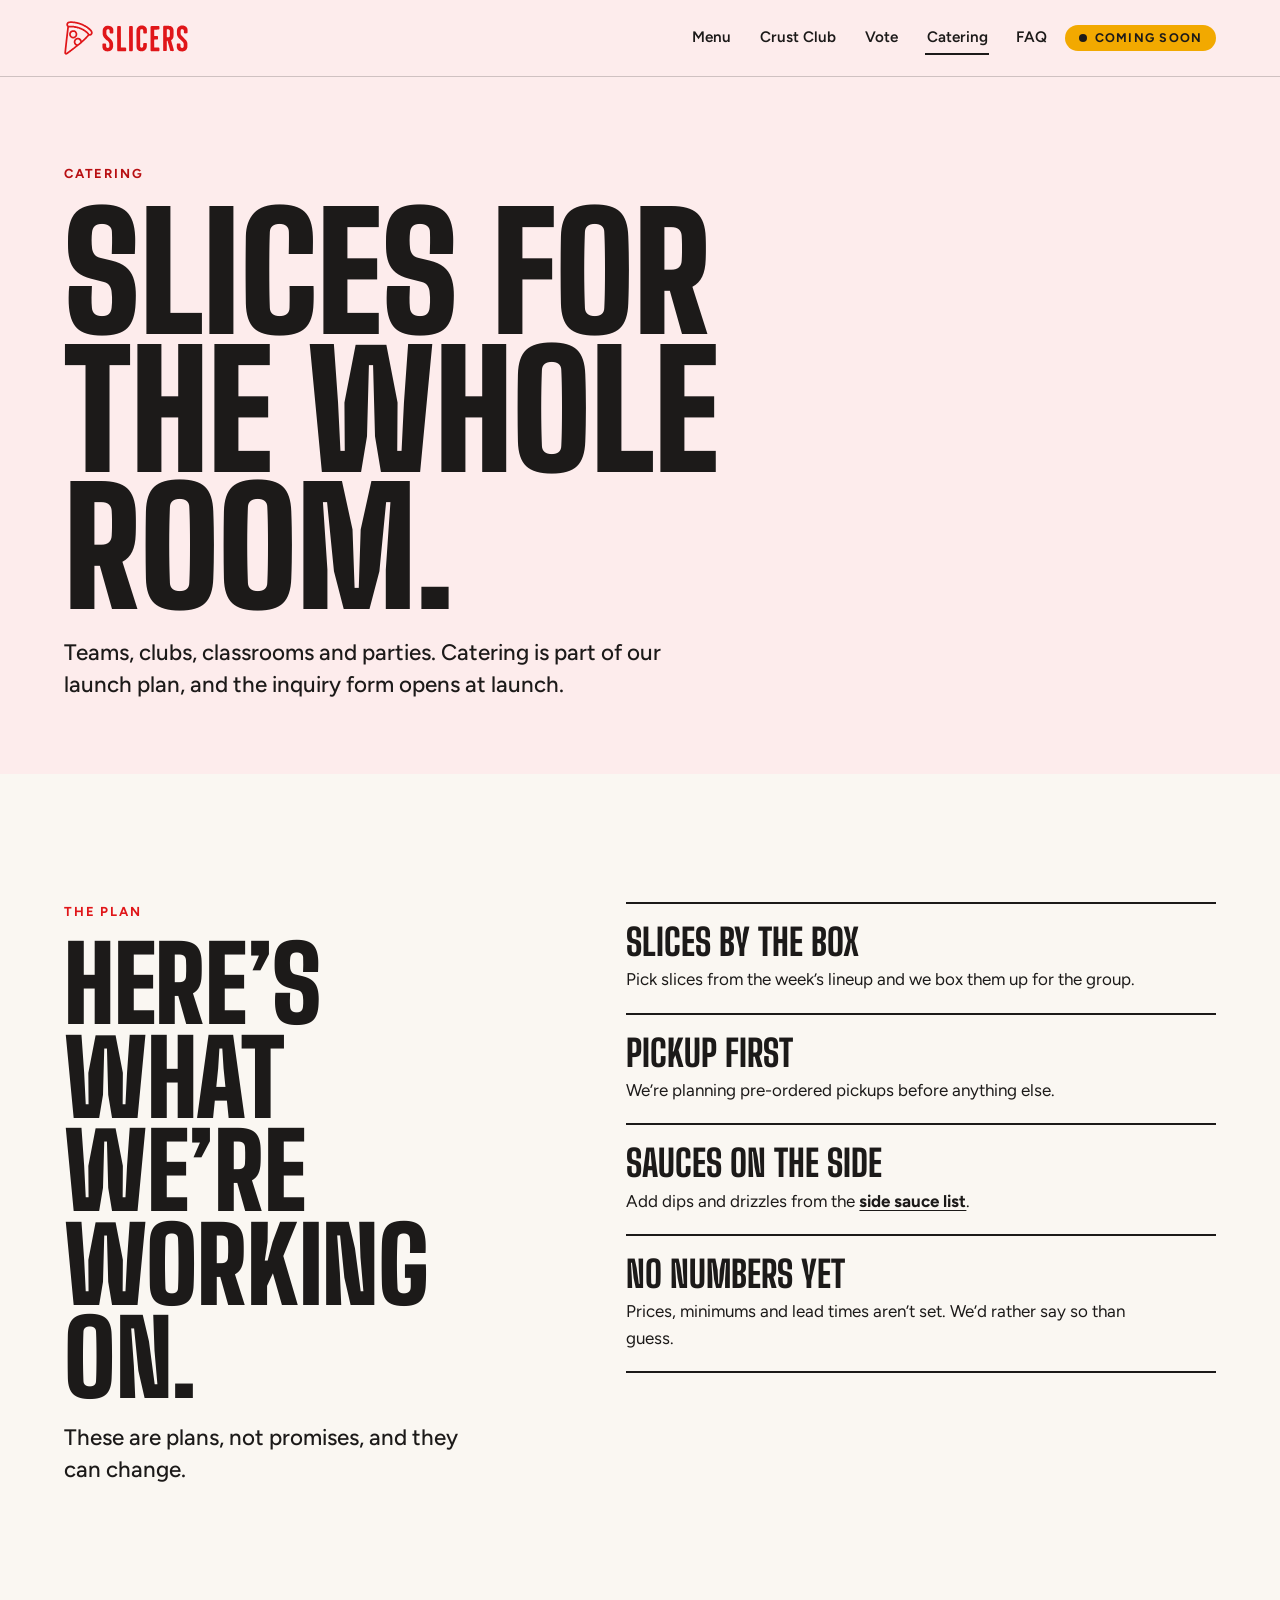
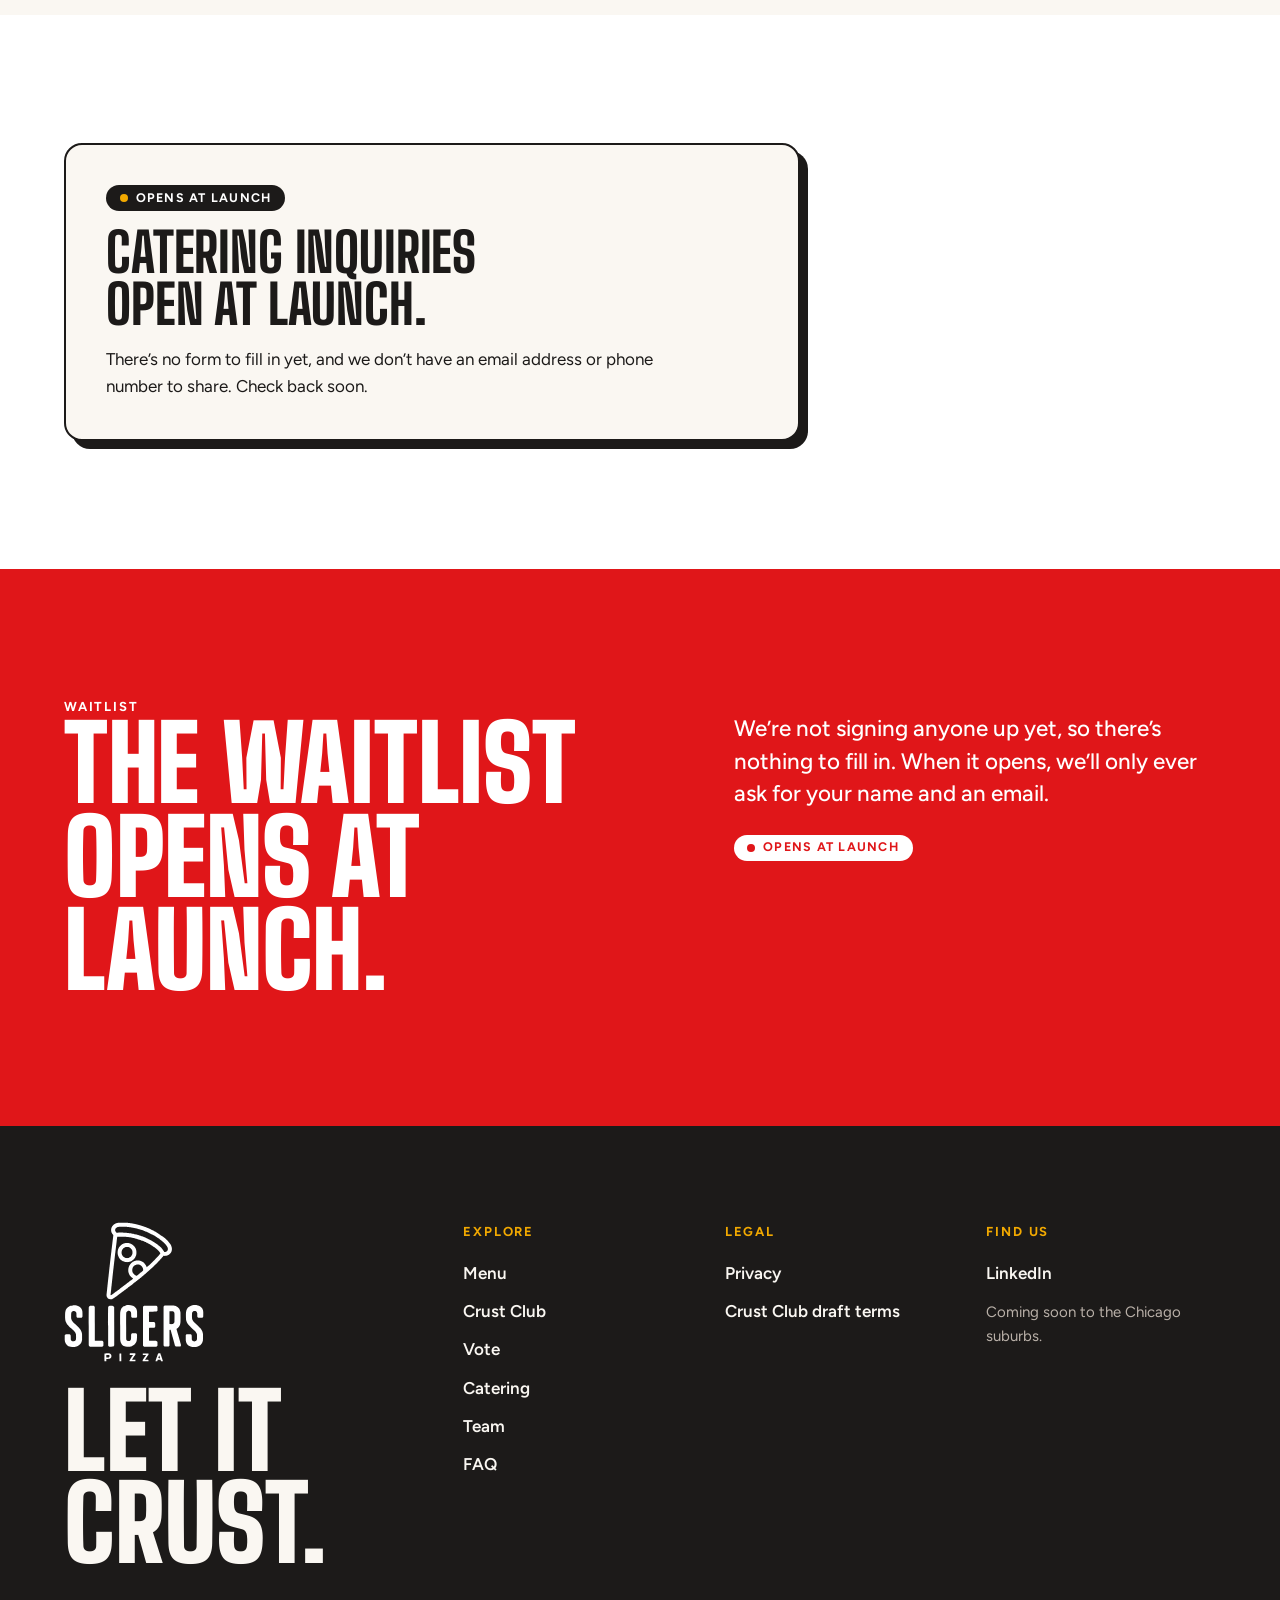
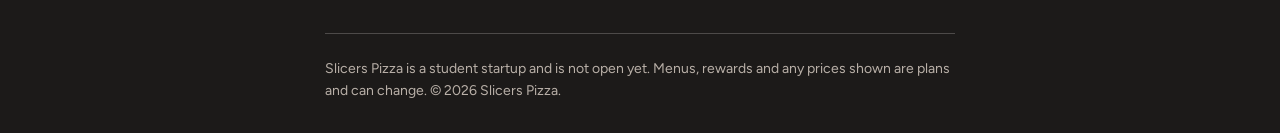
==== commit 25d3251b: "Team link moves to the footer; team photos are the polo photos; week 42 lineup Co-Authored-By: Claud" ====
--- a/catering/index.html
+++ b/catering/index.html
@@ -30,21 +30,21 @@
   <link rel="preload" as="font" type="font/woff2" href="../assets/figtree-latin-wght-normal-D_ZTVpCC.woff2" crossorigin="">
 </head>
 <body class="page-catering">
-<!-- lineup: week 41 -->
+<!-- lineup: week 42 -->
 <a class="skip-link" href="#main">Skip to content</a>
 <header class="site-header" data-tone="light" data-header>
 <div class="site-header__bar">
 <a class="brand" href="../" aria-label="Slicers Pizza, home">
 <span class="brand__icon" aria-hidden="true"></span><span class="brand__word" aria-hidden="true"></span>
 </a>
-<nav class="primary-nav" aria-label="Primary"><ul><li><a href="../menu/">Menu</a></li><li><a href="../rewards/">Crust Club</a></li><li><a href="../vote/">Vote</a></li><li><a href="../catering/" aria-current="page">Catering</a></li><li><a href="../team/">Team</a></li><li><a href="../faq/">FAQ</a></li></ul></nav>
+<nav class="primary-nav" aria-label="Primary"><ul><li><a href="../menu/">Menu</a></li><li><a href="../rewards/">Crust Club</a></li><li><a href="../vote/">Vote</a></li><li><a href="../catering/" aria-current="page">Catering</a></li><li><a href="../faq/">FAQ</a></li></ul></nav>
 <span class="status-pill site-header__cta">Coming soon</span>
 <button class="menu-toggle" type="button" aria-expanded="false" aria-controls="mobile-menu" data-menu-toggle>
 <span class="sr-only">Menu</span><span class="menu-toggle__bars" aria-hidden="true"></span>
 </button>
 </div>
 <div class="mobile-menu" id="mobile-menu" data-mobile-menu data-tone="red" hidden>
-<nav aria-label="Mobile"><ul><li style="--i:0"><a href="../menu/">Menu</a></li><li style="--i:1"><a href="../rewards/">Crust Club</a></li><li style="--i:2"><a href="../vote/">Vote</a></li><li style="--i:3"><a href="../catering/" aria-current="page">Catering</a></li><li style="--i:4"><a href="../team/">Team</a></li><li style="--i:5"><a href="../faq/">FAQ</a></li></ul></nav>
+<nav aria-label="Mobile"><ul><li style="--i:0"><a href="../menu/">Menu</a></li><li style="--i:1"><a href="../rewards/">Crust Club</a></li><li style="--i:2"><a href="../vote/">Vote</a></li><li style="--i:3"><a href="../catering/" aria-current="page">Catering</a></li><li style="--i:4"><a href="../faq/">FAQ</a></li></ul></nav>
 <p class="mobile-menu__note">Coming soon to the Chicago suburbs.<br>Let It Crust.</p>
 </div>
 </header>
